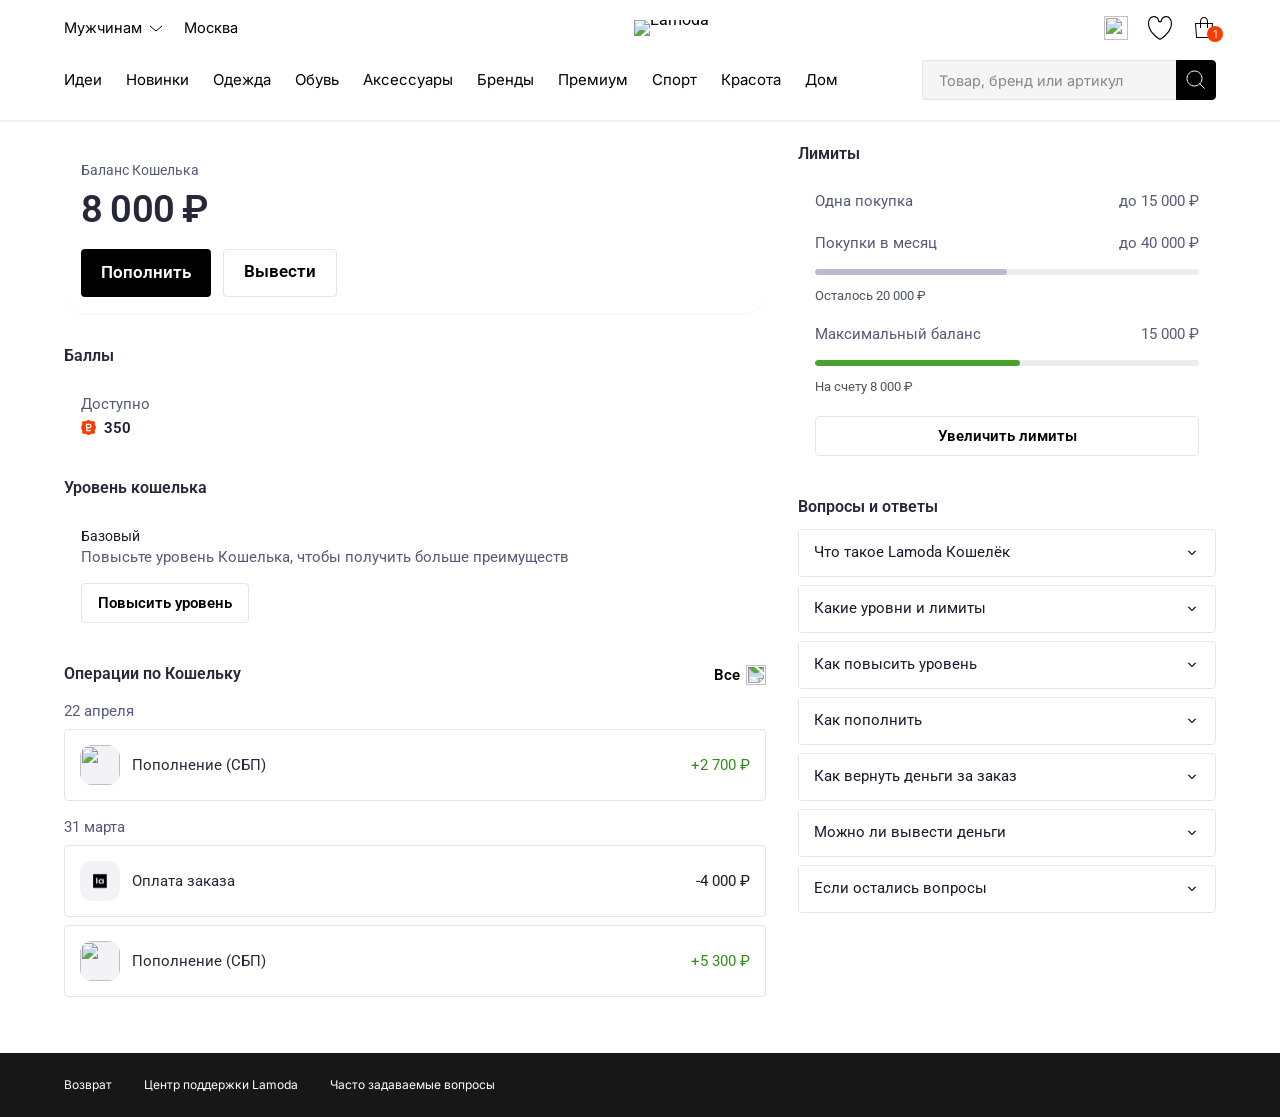
==== index.html @ 581cc287 "add initial files" ====
<!DOCTYPE html>
<html lang="ru">
  <head>
    <meta charset="UTF-8" />
    <meta name="viewport" content="width=device-width, initial-scale=1.0" />
    <title>Lamoda Кошелёк</title>
    <link rel="preconnect" href="https://fonts.googleapis.com" />
    <link rel="preconnect" href="https://fonts.gstatic.com" crossorigin />
    <link
      href="https://fonts.googleapis.com/css2?family=Inter:wght@400;600&family=Roboto:wght@400;600;700&display=swap"
      rel="stylesheet"
    />
    <link rel="stylesheet" href="styles.css" />
  </head>
  <body>
    <header class="site-header">
      <div class="header-inner">
        <div class="header-top">
          <div class="header-top__left">
            <button type="button" class="btn-ghost">
              Мужчинам
              <img src="assets/chevron-down.svg" alt="" width="16" height="16" />
            </button>
            <button type="button" class="btn-ghost">Москва</button>
          </div>
          <div class="header-top__center">
            <button type="button" class="logo-btn" aria-label="Lamoda — главная">
              <img src="assets/logo-lamoda.png" alt="Lamoda" width="168" height="28" />
            </button>
          </div>
          <div class="header-top__right">
            <button type="button" class="icon-link" aria-label="Профиль">
              <img src="assets/icon-profile.svg" alt="" />
            </button>
            <button type="button" class="icon-link" aria-label="Избранное">
              <img src="assets/icon-heart.svg" alt="" />
            </button>
            <a href="checkout.html" class="icon-link" aria-label="Корзина — оформление заказа">
              <img src="assets/icon-bag.svg" alt="" />
              <span class="badge-count">1</span>
            </a>
          </div>
        </div>
        <div class="header-nav-row">
          <nav class="menubar" aria-label="Каталог">
            <button type="button">Идеи</button>
            <button type="button">Новинки</button>
            <button type="button">Одежда</button>
            <button type="button">Обувь</button>
            <button type="button">Аксессуары</button>
            <button type="button">Бренды</button>
            <button type="button">Премиум</button>
            <button type="button">Спорт</button>
            <button type="button">Красота</button>
            <button type="button">Дом</button>
          </nav>
          <div class="search-block">
            <div class="search-input-wrap">
              <span>Товар, бренд или артикул</span>
            </div>
            <button type="button" class="search-submit" aria-label="Поиск">
              <img src="assets/search.svg" alt="" />
            </button>
          </div>
        </div>
      </div>
    </header>

    <main class="page-wrap">
      <div class="main-grid">
        <div class="main-grid__left">
          <section class="balance-card" aria-labelledby="balance-heading">
            <p class="balance-card__label" id="balance-heading">Баланс Кошелька</p>
            <p class="balance-card__amount">8&nbsp;000&nbsp;₽</p>
            <div class="balance-card__actions">
              <button type="button" class="btn-primary js-topup-modal-open">Пополнить</button>
              <button type="button" class="btn-secondary js-wallet-levels-modal-open">Вывести</button>
            </div>
          </section>

          <section aria-labelledby="points-title">
            <h2 class="section-title" id="points-title">Баллы</h2>
            <div class="panel">
              <p class="points-panel__label">Доступно</p>
              <div class="points-row">
                <img class="points-row__icon" src="assets/icon-chevron.svg" alt="" />
                <span class="points-row__value">350</span>
              </div>
            </div>
          </section>

          <section aria-labelledby="level-title">
            <h2 class="section-title" id="level-title">Уровень кошелька</h2>
            <div class="panel level-panel">
              <div class="level-panel__text">
                <strong>Базовый</strong>
                <span>Повысьте уровень Кошелька, чтобы&nbsp;получить больше преимуществ</span>
              </div>
              <button type="button" class="btn-outline-sm js-wallet-levels-modal-open">Повысить уровень</button>
            </div>
          </section>

          <section aria-labelledby="ops-title">
            <div class="ops-head">
              <h2 class="section-title" id="ops-title">Операции по Кошельку</h2>
              <button type="button" class="link-all js-ops-show-all" aria-expanded="false" aria-controls="ops-extra">
                Все
                <img src="assets/icon-arrow.svg" alt="" />
              </button>
            </div>
            <p class="ops-date">22 апреля</p>
            <article class="tx-card">
              <div class="tx-card__icon-wrap">
                <img src="assets/img-sbp.png" alt="" />
              </div>
              <span class="tx-card__title">Пополнение (СБП)</span>
              <span class="tx-card__amount tx-card__amount--pos">+2&nbsp;700&nbsp;₽</span>
            </article>
            <p class="ops-date">31 марта</p>
            <article class="tx-card">
              <div class="tx-card__icon-wrap tx-card__icon-wrap--order">
                <img src="assets/img-order.png" alt="" />
              </div>
              <span class="tx-card__title">Оплата заказа</span>
              <span class="tx-card__amount tx-card__amount--neg">-4&nbsp;000&nbsp;₽</span>
            </article>
            <article class="tx-card">
              <div class="tx-card__icon-wrap">
                <img src="assets/img-sbp.png" alt="" />
              </div>
              <span class="tx-card__title">Пополнение (СБП)</span>
              <span class="tx-card__amount tx-card__amount--pos">+5&nbsp;300&nbsp;₽</span>
            </article>
            <div id="ops-extra" class="ops-extra" hidden>
              <p class="ops-date">28 марта</p>
              <article class="tx-card">
                <div class="tx-card__icon-wrap">
                  <img src="assets/img-sbp.png" alt="" />
                </div>
                <span class="tx-card__title">Пополнение (СБП)</span>
                <span class="tx-card__amount tx-card__amount--pos">+5&nbsp;000&nbsp;₽</span>
              </article>
              <article class="tx-card">
                <div class="tx-card__icon-wrap tx-card__icon-wrap--order">
                  <img src="assets/img-order.png" alt="" />
                </div>
                <span class="tx-card__title">Оплата заказа</span>
                <span class="tx-card__amount tx-card__amount--neg">-5&nbsp;000&nbsp;₽</span>
              </article>
            </div>
          </section>
        </div>

        <aside class="main-grid__right">
          <section aria-labelledby="limits-title">
            <h2 class="section-title" id="limits-title">Лимиты</h2>
            <div class="panel limits-panel">
              <div class="limits-row">
                <span>Одна покупка</span>
                <span>до 15&nbsp;000&nbsp;₽</span>
              </div>
              <div class="limits-row">
                <span>Покупки в месяц</span>
                <span>до 40&nbsp;000&nbsp;₽</span>
              </div>
              <div class="progress" role="presentation">
                <div class="progress__fill progress__fill--month" style="width: 50%"></div>
              </div>
              <div class="progress-meta">
                <span>Осталось 20&nbsp;000&nbsp;₽</span>
              </div>
              <div class="limits-row" style="margin-top: 8px">
                <span>Максимальный баланс</span>
                <span>15&nbsp;000&nbsp;₽</span>
              </div>
              <div class="progress" role="presentation">
                <div class="progress__fill" style="width: 53.33%"></div>
              </div>
              <div class="progress-meta">
                <span>На счету 8&nbsp;000&nbsp;₽</span>
              </div>
              <button type="button" class="btn-outline-sm js-wallet-levels-modal-open">Увеличить лимиты</button>
            </div>
          </section>

          <section aria-labelledby="faq-title">
            <h2 class="section-title" id="faq-title">Вопросы и ответы</h2>
            <div class="faq-list">
              <div class="faq-item">
                <button type="button" class="faq-item__trigger" aria-expanded="false">
                  Что такое Lamoda Кошелёк
                  <img src="assets/icon-plus.svg" alt="" />
                </button>
                <div class="faq-item__panel" hidden>
                  <p>
                    Это&nbsp;электронный счёт пользователя. Им&nbsp;можно оплатить заказы на сайте и в приложении
                    Lamoda. За&nbsp;каждую покупку с&nbsp;Кошельком начислим&nbsp;3% баллами. Баллы придут в&nbsp;течение
                    1&nbsp;дня&nbsp;после оплаты заказа. Ими&nbsp;получится оплатить 100% стоимости следующего заказа
                  </p>
                </div>
              </div>
              <div class="faq-item">
                <button type="button" class="faq-item__trigger" aria-expanded="false">
                  Какие уровни и лимиты
                  <img src="assets/icon-plus.svg" alt="" />
                </button>
                <div class="faq-item__panel" hidden>
                  <p>
                    У&nbsp;Кошелька три&nbsp;уровня: базовый, расширенный и&nbsp;максимальный. У&nbsp;них&nbsp;разные
                    лимиты на&nbsp;суммы, которые можно хранить на&nbsp;счёте и&nbsp;тратить на&nbsp;покупки. Лимиты
                    обновляются 1-го числа каждого месяца
                  </p>
                </div>
              </div>
              <div class="faq-item">
                <button type="button" class="faq-item__trigger" aria-expanded="false">
                  Как повысить уровень
                  <img src="assets/icon-plus.svg" alt="" />
                </button>
                <div class="faq-item__panel" hidden>
                  <p>
                    В&nbsp;профиле Lamoda на&nbsp;сайте или&nbsp;в&nbsp;мобильном приложении. Ещё&nbsp;мы&nbsp;предложим
                    повысить уровень Кошелька, если&nbsp;будете оплачивать заказ, который выходит за&nbsp;лимиты вашего
                    текущего уровня. Для&nbsp;повышения уровня потребуется российский паспорт
                  </p>
                </div>
              </div>
              <div class="faq-item">
                <button type="button" class="faq-item__trigger" aria-expanded="false">
                  Как пополнить
                  <img src="assets/icon-plus.svg" alt="" />
                </button>
                <div class="faq-item__panel" hidden>
                  <p>
                    Переводом через&nbsp;СБП. Перейдите в&nbsp;банковское приложение и&nbsp;выберите «Перевод по&nbsp;номеру
                    телефона». Укажите свой номер и&nbsp;сумму, а&nbsp;получателем укажите «Монета» или&nbsp;НКО&nbsp;«Монета».
                  </p>
                  <p>
                    Базовый Кошелёк можно пополнить, только если&nbsp;номера телефонов, привязанные к&nbsp;счёту в&nbsp;банке
                    и&nbsp;Кошельку совпадают
                  </p>
                </div>
              </div>
              <div class="faq-item">
                <button type="button" class="faq-item__trigger" aria-expanded="false">
                  Как вернуть деньги за заказ
                  <img src="assets/icon-plus.svg" alt="" />
                </button>
                <div class="faq-item__panel" hidden>
                  <p>
                    По&nbsp;обычным правилам через&nbsp;профиль или&nbsp;контакт-центр. Деньги вернутся на&nbsp;Кошелёк
                    сразу после&nbsp;того, как&nbsp;мы&nbsp;подтвердим возврат заказа.
                  </p>
                </div>
              </div>
              <div class="faq-item">
                <button type="button" class="faq-item__trigger" aria-expanded="false">
                  Можно ли вывести деньги
                  <img src="assets/icon-plus.svg" alt="" />
                </button>
                <div class="faq-item__panel" hidden>
                  <p>
                    Деньги можно вывести только с&nbsp;расширенного или&nbsp;максимального уровней. В&nbsp;профиле Lamoda
                    на&nbsp;сайте или&nbsp;в&nbsp;мобильном приложении нажмите «Вывести»: введите номер телефона, сумму
                    и&nbsp;выберите банк получателя. Чтобы&nbsp;вывести деньги с&nbsp;базового Кошелька, перейдите на&nbsp;другой
                    уровень.
                  </p>
                  <p>
                    Для&nbsp;перевода или&nbsp;повышения уровня запросим у&nbsp;вас&nbsp;данные российского паспорта,
                    чтобы&nbsp;подтвердить вашу личность
                  </p>
                </div>
              </div>
              <div class="faq-item">
                <button type="button" class="faq-item__trigger" aria-expanded="false">
                  Если остались вопросы
                  <img src="assets/icon-plus.svg" alt="" />
                </button>
                <div class="faq-item__panel" hidden>
                  <p>
                    Свяжитесь с&nbsp;нами по&nbsp;телефону +7&nbsp;(495)&nbsp;134-41-63&nbsp;или&nbsp;по&nbsp;электронной
                    почте wallet@lamoda.ru
                  </p>
                </div>
              </div>
            </div>
          </section>
        </aside>
      </div>
    </main>

    <div id="wallet-levels-modal" class="wallet-modal" hidden>
      <div class="wallet-modal__backdrop js-wallet-modal-close" tabindex="-1"></div>
      <div
        class="wallet-modal__panel"
        role="dialog"
        aria-modal="true"
        aria-labelledby="wallet-modal-heading"
      >
        <button type="button" class="wallet-modal__close js-wallet-modal-close" aria-label="Закрыть">
          <span aria-hidden="true">×</span>
        </button>
        <h2 id="wallet-modal-heading" class="wallet-modal__heading">Уровни кошелька</h2>
        <div class="wallet-modal__cols">
          <article class="wallet-tier wallet-tier--starter">
            <header class="wallet-tier__head">
              <p class="wallet-tier__eyebrow wallet-tier__eyebrow--muted">Сейчас у вас</p>
              <p class="wallet-tier__title">Стартовый</p>
            </header>
            <section class="wallet-tier__card">
              <h3 class="wallet-tier__card-title">Лимиты</h3>
              <div class="wallet-tier__row">
                <span>Одна покупка</span>
                <span class="wallet-tier__val">до 15&nbsp;000&nbsp;₽</span>
              </div>
              <div class="wallet-tier__row">
                <span>Покупки в месяц</span>
                <span class="wallet-tier__val">до 40&nbsp;000&nbsp;₽</span>
              </div>
              <div class="wallet-tier__row">
                <span>Максимальный баланс</span>
                <span class="wallet-tier__val">до 15&nbsp;000&nbsp;₽</span>
              </div>
            </section>
            <section class="wallet-tier__card wallet-tier__card--features">
              <h3 class="wallet-tier__card-title">Возможности</h3>
              <div class="wallet-tier__feature">
                <span>Кешбек 3%</span>
                <img src="assets/modal-check.png" width="20" height="20" alt="" />
              </div>
              <div class="wallet-tier__feature">
                <span>Вывод средств</span>
                <img src="assets/modal-cross.png" width="20" height="20" alt="" />
              </div>
            </section>
            <button type="button" class="wallet-tier__btn wallet-tier__btn--outline">Ваш кошелёк</button>
          </article>

          <article class="wallet-tier wallet-tier--upgrade">
            <header class="wallet-tier__head">
              <p class="wallet-tier__eyebrow wallet-tier__eyebrow--accent">Можно получить</p>
              <p class="wallet-tier__title">Стандартный</p>
            </header>
            <section class="wallet-tier__card">
              <h3 class="wallet-tier__card-title">Лимиты</h3>
              <div class="wallet-tier__row wallet-tier__row--compare">
                <span>Одна покупка</span>
                <span class="wallet-tier__compare">
                  <span class="wallet-tier__val">до 15&nbsp;000&nbsp;₽</span>
                  <img src="assets/modal-arrow.png" width="15" height="15" alt="" class="wallet-tier__arrow" />
                  <span class="wallet-tier__val wallet-tier__val--accent">до 60&nbsp;000&nbsp;₽</span>
                </span>
              </div>
              <div class="wallet-tier__row wallet-tier__row--compare">
                <span>Покупки в месяц</span>
                <span class="wallet-tier__compare">
                  <span class="wallet-tier__val">до 40&nbsp;000&nbsp;₽</span>
                  <img src="assets/modal-arrow.png" width="15" height="15" alt="" class="wallet-tier__arrow" />
                  <span class="wallet-tier__val wallet-tier__val--accent">до 200&nbsp;000&nbsp;₽</span>
                </span>
              </div>
              <div class="wallet-tier__row wallet-tier__row--compare">
                <span>Максимальный баланс</span>
                <span class="wallet-tier__compare">
                  <span class="wallet-tier__val">до 15&nbsp;000&nbsp;₽</span>
                  <img src="assets/modal-arrow.png" width="15" height="15" alt="" class="wallet-tier__arrow" />
                  <span class="wallet-tier__val wallet-tier__val--accent">до 60&nbsp;000&nbsp;₽</span>
                </span>
              </div>
            </section>
            <section class="wallet-tier__card wallet-tier__card--features">
              <h3 class="wallet-tier__card-title">Возможности</h3>
              <div class="wallet-tier__feature">
                <span>Кешбек 3%</span>
                <img src="assets/modal-check.png" width="20" height="20" alt="" />
              </div>
              <div class="wallet-tier__feature">
                <span>Вывод средств</span>
                <img src="assets/modal-check.png" width="20" height="20" alt="" />
              </div>
            </section>
            <button type="button" class="wallet-tier__btn wallet-tier__btn--primary js-confirm-modal-open">Улучшить кошелёк</button>
          </article>

          <article class="wallet-tier wallet-tier--upgrade">
            <header class="wallet-tier__head">
              <p class="wallet-tier__eyebrow wallet-tier__eyebrow--accent">Можно получить</p>
              <p class="wallet-tier__title">Максимальный</p>
            </header>
            <section class="wallet-tier__card">
              <h3 class="wallet-tier__card-title">Лимиты</h3>
              <div class="wallet-tier__row wallet-tier__row--compare">
                <span>Одна покупка</span>
                <span class="wallet-tier__compare">
                  <span class="wallet-tier__val">до 15&nbsp;000&nbsp;₽</span>
                  <img src="assets/modal-arrow.png" width="15" height="15" alt="" class="wallet-tier__arrow" />
                  <span class="wallet-tier__val wallet-tier__val--accent">до 600&nbsp;000&nbsp;₽</span>
                </span>
              </div>
              <div class="wallet-tier__row wallet-tier__row--compare">
                <span>Покупки в месяц</span>
                <span class="wallet-tier__compare">
                  <span class="wallet-tier__val">до 40&nbsp;000&nbsp;₽</span>
                  <img src="assets/modal-arrow.png" width="15" height="15" alt="" class="wallet-tier__arrow" />
                  <span class="wallet-tier__val wallet-tier__val--accent">безлимитно</span>
                </span>
              </div>
              <div class="wallet-tier__row wallet-tier__row--compare">
                <span>Максимальный баланс</span>
                <span class="wallet-tier__compare">
                  <span class="wallet-tier__val">до 15&nbsp;000&nbsp;₽</span>
                  <img src="assets/modal-arrow.png" width="15" height="15" alt="" class="wallet-tier__arrow" />
                  <span class="wallet-tier__val wallet-tier__val--accent">до 600&nbsp;000&nbsp;₽</span>
                </span>
              </div>
            </section>
            <section class="wallet-tier__card wallet-tier__card--features">
              <h3 class="wallet-tier__card-title">Возможности</h3>
              <div class="wallet-tier__feature">
                <span>Кешбек 3%</span>
                <img src="assets/modal-check.png" width="20" height="20" alt="" />
              </div>
              <div class="wallet-tier__feature">
                <span>Вывод средств</span>
                <img src="assets/modal-check.png" width="20" height="20" alt="" />
              </div>
            </section>
            <button type="button" class="wallet-tier__btn wallet-tier__btn--primary js-confirm-modal-open">Улучшить кошелёк</button>
          </article>
        </div>
      </div>
    </div>

    <div id="topup-modal" class="topup-modal" hidden>
      <div class="topup-modal__backdrop js-topup-modal-close" tabindex="-1"></div>
      <div
        class="topup-modal__panel"
        role="dialog"
        aria-modal="true"
        aria-labelledby="topup-modal-title"
      >
        <button type="button" class="topup-modal__close js-topup-modal-close" aria-label="Закрыть">
          <span aria-hidden="true">×</span>
        </button>
        <div class="topup-modal__body">
          <div class="topup-modal__hero">
            <div class="topup-modal__spinner" role="status" aria-label="Ожидание оплаты">
              <div class="topup-modal__spinner-ring" aria-hidden="true">
                <span class="topup-modal__spinner-arm"></span>
                <span class="topup-modal__spinner-arm"></span>
                <span class="topup-modal__spinner-arm"></span>
                <span class="topup-modal__spinner-arm"></span>
                <span class="topup-modal__spinner-arm"></span>
                <span class="topup-modal__spinner-arm"></span>
                <span class="topup-modal__spinner-arm"></span>
                <span class="topup-modal__spinner-arm"></span>
              </div>
            </div>
            <h2 id="topup-modal-title" class="topup-modal__title">Ждём оплату</h2>
            <p class="topup-modal__subtitle">
              Когда деньги придут на Lamoda Кошелёк, они сразу спишутся для оплаты заказа
            </p>
          </div>
          <h3 class="topup-modal__section-title">Как пополнить Lamoda Кошелёк</h3>
          <div class="topup-modal__steps">
            <div class="topup-modal__step">
              <p class="topup-modal__step-label">Шаг 1</p>
              <p class="topup-modal__step-text">
                В приложении вашего банка выберите перевод по номеру телефона или СБП и введите свой номер телефона
                <strong>+7 (977) 123-45-67</strong>
              </p>
            </div>
            <div class="topup-modal__step">
              <p class="topup-modal__step-label">Шаг 2</p>
              <p class="topup-modal__step-text">
                Найдите и выберите банк получателя <strong>Монета</strong> или <strong>НКО Монета</strong>
              </p>
            </div>
            <div class="topup-modal__step">
              <p class="topup-modal__step-label">Шаг 3</p>
              <p class="topup-modal__step-text">
                Введите сумму от <strong>6&nbsp;480&nbsp;₽</strong> и переведите её на Кошелёк
              </p>
            </div>
          </div>
        </div>
      </div>
    </div>

    <div id="confirm-data-modal" class="confirm-modal" hidden>
      <div class="confirm-modal__backdrop js-confirm-modal-close" tabindex="-1"></div>
      <div
        class="confirm-modal__panel"
        role="dialog"
        aria-modal="true"
        aria-labelledby="confirm-data-modal-title"
      >
        <button type="button" class="confirm-modal__close js-confirm-modal-close" aria-label="Закрыть">
          <span aria-hidden="true">×</span>
        </button>
        <div class="confirm-modal__body">
          <h2 id="confirm-data-modal-title" class="confirm-modal__title">Подтверждение данных</h2>
          <p class="confirm-modal__badge">Быстрая проверка</p>
          <h3 class="confirm-modal__subtitle">По номеру телефона</h3>
          <p class="confirm-modal__lead">Только для абонентов:</p>
          <div class="confirm-modal__operators" role="list">
            <div class="confirm-modal__op" role="listitem">
              <img src="assets/confirm-op1.svg" alt="Билайн" width="24" height="24" />
            </div>
            <div class="confirm-modal__op" role="listitem">
              <img src="assets/confirm-op2.svg" alt="МегаФон" width="24" height="24" />
            </div>
            <div class="confirm-modal__op" role="listitem">
              <img src="assets/confirm-op3.svg" alt="МТС" width="24" height="24" />
            </div>
            <div class="confirm-modal__op confirm-modal__op--t2" role="listitem">
              <img src="assets/confirm-op4.svg" alt="t2" width="30" height="22" />
            </div>
          </div>
          <p class="confirm-modal__hint">Если другой оператор — выберите проверку по паспорту</p>
          <button type="button" class="confirm-modal__btn confirm-modal__btn--primary">Подтвердить по номеру</button>
          <div class="confirm-modal__sep" role="presentation">
            <span class="confirm-modal__sep-line"></span>
            <span class="confirm-modal__sep-text">или</span>
            <span class="confirm-modal__sep-line"></span>
          </div>
          <h3 class="confirm-modal__subtitle">По паспорту РФ</h3>
          <p class="confirm-modal__lead">Введите данные вручную и пройдите проверку</p>
          <button type="button" class="confirm-modal__btn confirm-modal__btn--outline">Указать данные паспорта</button>
          <button type="button" class="confirm-modal__back js-confirm-modal-close">← Вернуться на сайт</button>
        </div>
      </div>
    </div>

    <footer class="site-footer">
      <div class="footer-inner">
        <button type="button">Возврат</button>
        <button type="button">Центр поддержки Lamoda</button>
        <button type="button">Часто задаваемые вопросы</button>
      </div>
    </footer>

    <script>
      (function () {
        document.querySelectorAll(".faq-item").forEach(function (item) {
          var trigger = item.querySelector(".faq-item__trigger");
          var panel = item.querySelector(".faq-item__panel");
          if (!trigger || !panel) return;
          trigger.addEventListener("click", function () {
            var open = !item.classList.contains("is-open");
            item.classList.toggle("is-open", open);
            trigger.setAttribute("aria-expanded", open ? "true" : "false");
            panel.hidden = !open;
          });
        });

        var opsShowAll = document.querySelector(".js-ops-show-all");
        var opsExtra = document.getElementById("ops-extra");
        if (opsShowAll && opsExtra) {
          opsShowAll.addEventListener("click", function () {
            opsExtra.hidden = !opsExtra.hidden;
            opsShowAll.setAttribute("aria-expanded", opsExtra.hidden ? "false" : "true");
          });
        }

        var modal = document.getElementById("wallet-levels-modal");
        var openers = document.querySelectorAll(".js-wallet-levels-modal-open");
        var closers = document.querySelectorAll(".js-wallet-modal-close");
        var confirmModal = document.getElementById("confirm-data-modal");
        var confirmOpeners = document.querySelectorAll(".js-confirm-modal-open");
        var confirmClosers = document.querySelectorAll(".js-confirm-modal-close");
        var topupModal = document.getElementById("topup-modal");
        var topupOpeners = document.querySelectorAll(".js-topup-modal-open");
        var topupClosers = document.querySelectorAll(".js-topup-modal-close");
        var lastFocus = null;
        var lastFocusConfirm = null;
        var lastFocusTopup = null;

        function refreshScrollLock() {
          var lock =
            (modal && !modal.hidden) ||
            (confirmModal && !confirmModal.hidden) ||
            (topupModal && !topupModal.hidden);
          document.body.classList.toggle("modal-scroll-lock", lock);
        }

        function openModal() {
          if (!modal) return;
          lastFocus = document.activeElement;
          modal.hidden = false;
          refreshScrollLock();
          var closeBtn = modal.querySelector(".wallet-modal__close");
          if (closeBtn) closeBtn.focus();
        }

        function closeModal() {
          if (!modal || modal.hidden) return;
          modal.hidden = true;
          refreshScrollLock();
          if (lastFocus && typeof lastFocus.focus === "function") lastFocus.focus();
        }

        function openConfirmModal() {
          if (!confirmModal) return;
          lastFocusConfirm = document.activeElement;
          confirmModal.hidden = false;
          refreshScrollLock();
          var closeBtn = confirmModal.querySelector(".confirm-modal__close");
          if (closeBtn) closeBtn.focus();
        }

        function closeConfirmModal() {
          if (!confirmModal || confirmModal.hidden) return;
          confirmModal.hidden = true;
          refreshScrollLock();
          if (lastFocusConfirm && typeof lastFocusConfirm.focus === "function") {
            lastFocusConfirm.focus();
          }
        }

        function openTopupModal() {
          if (!topupModal) return;
          lastFocusTopup = document.activeElement;
          topupModal.hidden = false;
          refreshScrollLock();
          var closeBtn = topupModal.querySelector(".topup-modal__close");
          if (closeBtn) closeBtn.focus();
        }

        function closeTopupModal() {
          if (!topupModal || topupModal.hidden) return;
          topupModal.hidden = true;
          refreshScrollLock();
          if (lastFocusTopup && typeof lastFocusTopup.focus === "function") {
            lastFocusTopup.focus();
          }
        }

        openers.forEach(function (btn) {
          btn.addEventListener("click", openModal);
        });
        closers.forEach(function (el) {
          el.addEventListener("click", closeModal);
        });
        confirmOpeners.forEach(function (btn) {
          btn.addEventListener("click", openConfirmModal);
        });
        confirmClosers.forEach(function (el) {
          el.addEventListener("click", closeConfirmModal);
        });
        topupOpeners.forEach(function (btn) {
          btn.addEventListener("click", openTopupModal);
        });
        topupClosers.forEach(function (el) {
          el.addEventListener("click", closeTopupModal);
        });
        document.addEventListener("keydown", function (e) {
          if (e.key !== "Escape") return;
          if (topupModal && !topupModal.hidden) closeTopupModal();
          else if (confirmModal && !confirmModal.hidden) closeConfirmModal();
          else if (modal && !modal.hidden) closeModal();
        });
      })();
    </script>
  </body>
</html>
---- styles.css ----
/* Lamoda Кошелёк — макет по Figma (node 23:248) */

:root {
  --color-bg: #ffffff;
  --color-text: #262738;
  --color-text-muted: #555a7a;
  --color-text-dark: #181c2d;
  --color-positive: #388a20;
  --color-progress: #48a22b;
  --color-progress-track: rgba(125, 130, 160, 0.15);
  --color-accent: #f93c00;
  --color-border: #e5e5e5;
  --color-surface: #f2f2f7;
  --color-search-bg: #f5f5f5;
  --color-placeholder: #888888;
  --color-footer: #171717;
  --shadow-header: 0 0 4px rgba(0, 0, 0, 0.16);
  --font-body: "Roboto", system-ui, sans-serif;
  --font-ui: "Inter", system-ui, sans-serif;
  --radius-lg: 16px;
  --radius-xl: 24px;
  --radius-sm: 4px;
  --radius-pill: 12px;
  --content-max: 1200px;
  --header-h: 124px;
}

*,
*::before,
*::after {
  box-sizing: border-box;
}

html {
  font-size: 16px;
  -webkit-font-smoothing: antialiased;
}

body {
  margin: 0;
  min-height: 100vh;
  display: flex;
  flex-direction: column;
  font-family: var(--font-body);
  background: var(--color-bg);
  color: var(--color-text);
}

img {
  max-width: 100%;
  height: auto;
  vertical-align: middle;
}

button {
  font: inherit;
  cursor: default;
}

/* ——— Header ——— */
.site-header {
  position: sticky;
  top: 0;
  z-index: 50;
  background: #fff;
  box-shadow: var(--shadow-header);
}

.header-inner {
  max-width: 1200px;
  margin: 0 auto;
  padding: 0 24px;
}

.header-top {
  display: flex;
  align-items: center;
  justify-content: space-between;
  gap: 16px;
  padding: 16px 0 12px;
  min-height: 52px;
}

.header-top__left {
  display: flex;
  align-items: center;
  gap: 20px;
}

.header-top__center {
  flex: 1;
  display: flex;
  justify-content: center;
}

.header-top__right {
  display: flex;
  align-items: center;
  gap: 20px;
}

.btn-ghost {
  display: inline-flex;
  align-items: center;
  gap: 6px;
  padding: 0;
  border: 0;
  background: none;
  color: #000;
  font-family: var(--font-ui);
  font-size: 14.6px;
  line-height: 20px;
}

.btn-ghost img {
  width: 16px;
  height: 16px;
}

.logo-btn {
  padding: 0;
  border: 0;
  background: none;
  line-height: 0;
}

.logo-btn img {
  height: 28px;
  width: auto;
}

.icon-link {
  position: relative;
  display: flex;
  align-items: center;
  justify-content: center;
  width: 24px;
  height: 24px;
  padding: 0;
  border: 0;
  background: none;
}

.icon-link img {
  width: 24px;
  height: 24px;
}

.badge-count {
  position: absolute;
  bottom: -2px;
  left: 15px;
  width: 16px;
  height: 16px;
  border-radius: 8px;
  background: var(--color-accent);
  color: #fff;
  font-family: var(--font-ui);
  font-size: 11px;
  line-height: 16px;
  text-align: center;
}

.header-nav-row {
  display: flex;
  align-items: center;
  gap: 24px;
  padding: 8px 0 20px;
  flex-wrap: wrap;
}

.menubar {
  display: flex;
  flex-wrap: nowrap;
  gap: 0 24px;
  flex: 1;
  min-width: 0;
  overflow-x: auto;
  -webkit-overflow-scrolling: touch;
  scrollbar-width: thin;
}

.menubar button {
  padding: 0;
  border: 0;
  background: none;
  font-family: var(--font-ui);
  font-size: 15px;
  line-height: 40px;
  color: #000;
  flex-shrink: 0;
}

.search-block {
  display: flex;
  flex-shrink: 0;
}

.search-input-wrap {
  display: flex;
  align-items: center;
  width: 254px;
  max-width: 40vw;
  height: 40px;
  padding: 0 16px;
  background: var(--color-search-bg);
  border: 1px solid var(--color-border);
  border-right: 0;
  border-radius: 4px 0 0 4px;
}

.search-input-wrap span {
  font-family: var(--font-ui);
  font-size: 14.5px;
  color: var(--color-placeholder);
}

.search-submit {
  width: 40px;
  height: 40px;
  padding: 0;
  border: 1px solid #000;
  background: #000;
  border-radius: 0 4px 4px 0;
  display: flex;
  align-items: center;
  justify-content: center;
}

.search-submit img {
  width: 24px;
  height: 24px;
}

/* ——— Main layout ——— */
.page-wrap {
  flex: 1 0 auto;
  max-width: var(--content-max);
  margin: 0 auto;
  padding: 24px 24px 48px;
  width: 100%;
}

.main-grid {
  display: grid;
  grid-template-columns: minmax(0, 1.68fr) minmax(320px, 1fr);
  gap: 32px;
  align-items: start;
}

@media (max-width: 960px) {
  .main-grid {
    grid-template-columns: 1fr;
  }

  .header-nav-row {
    flex-direction: column;
    align-items: stretch;
  }

  .search-block {
    width: 100%;
  }

  .search-input-wrap {
    flex: 1;
    max-width: none;
  }
}

.section-title {
  margin: 0 0 12px;
  font-weight: 600;
  font-size: 16.3px;
  line-height: 20.4px;
  color: var(--color-text);
}

/* Balance card */
.balance-card {
  background: #fff;
  border-radius: var(--radius-xl);
  padding: 16px;
  margin-bottom: 32px;
  box-shadow: 0 1px 0 rgba(0, 0, 0, 0.04);
  border: 1px solid transparent;
}

.balance-card__label {
  margin: 0 0 8px;
  font-size: 14.3px;
  line-height: 18px;
  color: var(--color-text-muted);
  font-weight: 400;
}

.balance-card__amount {
  margin: 0 0 16px;
  font-weight: 600;
  font-size: 38px;
  line-height: 45.6px;
  letter-spacing: -0.02em;
}

.balance-card__actions {
  display: flex;
  flex-wrap: wrap;
  gap: 12px;
}

.btn-primary {
  min-width: 120px;
  height: 48px;
  padding: 0 20px;
  border: 0;
  border-radius: var(--radius-sm);
  background: #000;
  color: #fff;
  font-weight: 600;
  font-size: 16.9px;
  line-height: 20.4px;
}

.btn-secondary {
  min-width: 100px;
  height: 48px;
  padding: 0 20px;
  border: 1px solid var(--color-border);
  border-radius: var(--radius-sm);
  background: rgba(255, 255, 255, 0.1);
  color: #000;
  font-weight: 600;
  font-size: 16.7px;
  line-height: 20.4px;
}

/* Panel */
.panel {
  background: #fff;
  border-radius: var(--radius-lg);
  padding: 16px;
  margin-bottom: 24px;
  border: 1px solid transparent;
}

.panel--bordered {
  border: 1px solid var(--color-border);
  border-radius: var(--radius-sm);
}

.points-panel__label {
  margin: 0 0 6px;
  font-size: 14.6px;
  color: var(--color-text-muted);
  line-height: 18px;
}

.points-row {
  display: flex;
  align-items: center;
  gap: 8px;
}

.points-row__icon {
  width: 15px;
  height: 15px;
  flex-shrink: 0;
}

.points-row__value {
  font-weight: 600;
  font-size: 15px;
  color: var(--color-text-dark);
  line-height: 18px;
}

.level-panel {
  display: flex;
  align-items: center;
  justify-content: space-between;
  gap: 16px;
  flex-wrap: wrap;
}

.level-panel__text strong {
  display: block;
  font-size: 14.2px;
  line-height: 18px;
  color: var(--color-text-dark);
  font-weight: 400;
}

.level-panel__text span {
  display: block;
  margin-top: 4px;
  font-size: 14.5px;
  line-height: 18px;
  color: var(--color-text-muted);
}

.btn-outline-sm {
  height: 40px;
  padding: 0 16px;
  border: 1px solid var(--color-border);
  border-radius: var(--radius-sm);
  background: rgba(255, 255, 255, 0.1);
  font-weight: 600;
  font-size: 14.6px;
  white-space: nowrap;
}

/* Operations */
.ops-head {
  display: flex;
  align-items: center;
  justify-content: space-between;
  gap: 12px;
  margin-bottom: 12px;
}

.ops-head .section-title {
  margin: 0;
}

.link-all {
  display: inline-flex;
  align-items: center;
  gap: 6px;
  padding: 0;
  border: 0;
  background: none;
  font-weight: 600;
  font-size: 15px;
  color: #000;
  cursor: pointer;
  font-family: inherit;
}

.link-all img {
  width: 20px;
  height: 20px;
  transform: scaleY(-1);
}

.ops-date {
  margin: 16px 0 8px;
  font-size: 14.6px;
  color: var(--color-text-muted);
  line-height: 20px;
}

.tx-card {
  display: flex;
  align-items: center;
  gap: 12px;
  padding: 15px;
  background: #fff;
  border: 1px solid var(--color-border);
  border-radius: var(--radius-sm);
  margin-bottom: 8px;
}

.tx-card__icon-wrap {
  flex-shrink: 0;
  width: 40px;
  height: 40px;
  border-radius: var(--radius-pill);
  background: var(--color-surface);
  overflow: hidden;
  display: flex;
  align-items: center;
  justify-content: center;
}

.tx-card__icon-wrap img {
  width: 40px;
  height: 40px;
  object-fit: cover;
}

.tx-card__icon-wrap--order img {
  width: 40px;
  height: 40px;
  object-fit: contain;
}

.tx-card__title {
  flex: 1;
  font-size: 14.8px;
  line-height: 20px;
  color: var(--color-text);
}

.tx-card__amount {
  font-size: 15px;
  line-height: 20px;
  text-align: right;
  white-space: nowrap;
}

.tx-card__amount--pos {
  color: var(--color-positive);
}

.tx-card__amount--neg {
  color: var(--color-text-dark);
}

/* ——— Right column ——— */
.limits-panel {
  padding: 16px;
}

.limits-row {
  display: flex;
  justify-content: space-between;
  gap: 12px;
  font-size: 14.5px;
  line-height: 18px;
  color: var(--color-text-muted);
  margin-bottom: 16px;
}

.limits-row + .limits-row {
  margin-top: 24px;
}

.progress {
  height: 6px;
  border-radius: 3px;
  background: var(--color-progress-track);
  overflow: hidden;
  margin: 8px 0 12px;
}

.progress__fill {
  height: 100%;
  border-radius: 3px;
  background: var(--color-progress);
}

.progress__fill--thin {
  width: 0.15%;
  min-width: 2px;
}

.progress__fill--month {
  background: rgba(125, 130, 160, 0.45);
}

.progress-meta {
  display: flex;
  justify-content: space-between;
  gap: 8px;
  font-size: 13px;
  line-height: 18.2px;
  color: rgba(38, 39, 56, 0.8);
  margin-bottom: 20px;
}

.limits-panel .btn-outline-sm {
  width: 100%;
}

/* FAQ */
.faq-list {
  display: flex;
  flex-direction: column;
  gap: 8px;
}

.faq-item {
  border: 1px solid var(--color-border);
  border-radius: var(--radius-sm);
  background: #fff;
  overflow: hidden;
}

.faq-item__trigger {
  width: 100%;
  display: flex;
  align-items: center;
  justify-content: space-between;
  gap: 12px;
  padding: 14px 15px;
  border: 0;
  background: #fff;
  text-align: left;
  font-family: var(--font-body);
  font-size: 14.5px;
  line-height: 18px;
  color: var(--color-text-dark);
}

.faq-item__trigger img {
  flex-shrink: 0;
  width: 16px;
  height: 16px;
  transform: scaleY(-1);
  transition: transform 0.2s ease;
}

.faq-item.is-open .faq-item__trigger img {
  transform: scaleY(1);
}

.faq-item__panel {
  padding: 0 15px 16px;
  font-size: 14.5px;
  line-height: 22px;
  color: var(--color-text-muted);
}

.faq-item__panel[hidden] {
  display: none;
}

.faq-item__panel p {
  margin: 0 0 12px;
}

.faq-item__panel p:last-child {
  margin-bottom: 0;
}

/* Footer */
.site-footer {
  margin-top: auto;
  flex-shrink: 0;
  background: var(--color-footer);
  color: #fff;
  font-family: var(--font-ui);
  font-size: 12px;
  line-height: 16px;
}

.footer-inner {
  max-width: var(--content-max);
  margin: 0 auto;
  padding: 24px;
  display: flex;
  flex-wrap: wrap;
  gap: 16px 32px;
}

.footer-inner button {
  padding: 0;
  border: 0;
  background: none;
  color: inherit;
  font: inherit;
}

/* ——— Modal: уровни кошелька (Figma node 40:1133) ——— */
body.modal-scroll-lock {
  overflow: hidden;
}

.wallet-modal {
  position: fixed;
  inset: 0;
  z-index: 1000;
  display: flex;
  align-items: center;
  justify-content: center;
  padding: 24px;
  box-sizing: border-box;
}

.wallet-modal[hidden] {
  display: none;
}

.wallet-modal__backdrop {
  position: absolute;
  inset: 0;
  background: rgba(0, 0, 0, 0.3);
  cursor: pointer;
}

.wallet-modal__panel {
  position: relative;
  z-index: 1;
  width: 100%;
  max-width: 1354px;
  max-height: calc(100vh - 48px);
  overflow: auto;
  padding: 40px 20px 28px;
  background: #fff;
  border-radius: 4px;
  box-shadow: 0 8px 40px rgba(0, 0, 0, 0.12);
}

.wallet-modal__close {
  position: absolute;
  top: 4px;
  right: 18px;
  z-index: 2;
  width: 40px;
  height: 40px;
  padding: 0;
  border: 0;
  background: transparent;
  font-size: 22px;
  line-height: 1;
  color: #656565;
  cursor: pointer;
}

.wallet-modal__close:hover {
  color: #000;
}

.wallet-modal__heading {
  position: absolute;
  width: 1px;
  height: 1px;
  padding: 0;
  margin: -1px;
  overflow: hidden;
  clip: rect(0, 0, 0, 0);
  white-space: nowrap;
  border: 0;
}

.wallet-modal__cols {
  display: grid;
  grid-template-columns: minmax(0, 352px) minmax(0, 451px) minmax(0, 462px);
  gap: 24px;
  align-items: stretch;
  justify-content: center;
}

@media (max-width: 1420px) {
  .wallet-modal__cols {
    grid-template-columns: 1fr;
    max-width: 480px;
    margin: 0 auto;
  }
}

.wallet-modal .wallet-tier__btn,
.wallet-modal .wallet-modal__close {
  cursor: pointer;
}

.wallet-tier {
  display: flex;
  flex-direction: column;
  min-width: 0;
}

.wallet-tier__head {
  text-align: center;
  padding: 10px 14px;
  min-height: 53px;
  display: flex;
  flex-direction: column;
  align-items: center;
  justify-content: center;
  border: 1px solid var(--color-border);
  border-radius: 4px;
  background: #fff;
}

.wallet-tier__eyebrow {
  margin: 0;
  font-size: 16px;
  line-height: 18px;
  font-weight: 400;
}

.wallet-tier__eyebrow--muted {
  color: #656565;
}

.wallet-tier__eyebrow--accent {
  color: var(--color-accent);
}

.wallet-tier__title {
  margin: 2px 0 0;
  font-size: 18px;
  line-height: 18px;
  font-weight: 400;
  color: #000;
}

.wallet-tier__card {
  margin-top: 12px;
  padding: 18px 17px 16px;
  border: 1px solid var(--color-border);
  border-radius: 4px;
  background: #fff;
  box-sizing: border-box;
}

.wallet-tier__card:not(.wallet-tier__card--features) {
  min-height: 121px;
}

.wallet-tier__card--features {
  margin-top: 11px;
  min-height: 102px;
  background: #fff;
}

.wallet-tier__card-title {
  margin: 0 0 14px;
  font-size: 18px;
  line-height: 18px;
  font-weight: 400;
  color: #000;
}

.wallet-tier__row {
  display: flex;
  justify-content: space-between;
  align-items: flex-start;
  gap: 10px;
  margin-bottom: 10px;
  font-size: 16px;
  line-height: 18px;
  color: #656565;
}

.wallet-tier__row:last-child {
  margin-bottom: 0;
}

.wallet-tier__row--compare {
  flex-wrap: wrap;
}

.wallet-tier__row--compare > span:first-of-type {
  flex-shrink: 0;
  max-width: 48%;
}

.wallet-tier__val {
  white-space: nowrap;
}

.wallet-tier__val--accent {
  color: var(--color-accent);
  font-weight: 400;
}

.wallet-tier__compare {
  display: flex;
  align-items: center;
  justify-content: flex-end;
  gap: 8px;
  flex-wrap: wrap;
  flex: 1;
  min-width: 0;
}

.wallet-tier__arrow {
  flex-shrink: 0;
  display: block;
  width: 15px;
  height: auto;
}

.wallet-tier__feature {
  display: flex;
  justify-content: space-between;
  align-items: center;
  gap: 12px;
  margin-bottom: 12px;
  line-height: 18px;
  color: #656565;
}

.wallet-tier--starter .wallet-tier__feature {
  font-size: 16px;
}

.wallet-tier--upgrade .wallet-tier__feature {
  font-size: 14px;
}

.wallet-tier__feature:last-child {
  margin-bottom: 0;
}

.wallet-tier__btn {
  margin-top: 12px;
  width: 100%;
  height: 43px;
  padding: 0 14px;
  border-radius: 4px;
  font-family: var(--font-body);
  font-size: 18px;
  line-height: 18px;
  font-weight: 400;
}

.wallet-tier__btn--outline {
  border: 1px solid var(--color-border);
  background: #fff;
  color: #000;
}

.wallet-tier__btn--primary {
  border: 0;
  background: #000;
  color: #fff;
}

/* ——— Modal: подтверждение данных (Figma node 48:67) ——— */
.confirm-modal {
  --confirm-sep: #e2e6ed;
  --confirm-badge-bg: rgba(0, 0, 0, 0.02);
  --confirm-badge-text: #484848;

  position: fixed;
  inset: 0;
  z-index: 1100;
  display: flex;
  align-items: center;
  justify-content: center;
  padding: 24px;
  box-sizing: border-box;
}

.confirm-modal[hidden] {
  display: none;
}

.confirm-modal__backdrop {
  position: absolute;
  inset: 0;
  background: rgba(0, 0, 0, 0.3);
  cursor: pointer;
}

.confirm-modal__panel {
  position: relative;
  z-index: 1;
  width: 100%;
  max-width: 456px;
  max-height: calc(100vh - 48px);
  overflow: auto;
  background: #fff;
  border-radius: 8px;
  box-shadow: 0 8px 40px rgba(0, 0, 0, 0.14);
}

.confirm-modal__close {
  position: absolute;
  top: 16px;
  right: 16px;
  z-index: 2;
  width: 40px;
  height: 40px;
  padding: 0;
  border: 0;
  border-radius: 20px;
  background: transparent;
  color: #181c2d;
  font-size: 22px;
  line-height: 1;
  display: flex;
  align-items: center;
  justify-content: center;
  cursor: pointer;
}

.confirm-modal__close:hover {
  background: rgba(0, 0, 0, 0.06);
}

.confirm-modal__body {
  padding: 56px 20px 24px;
  font-family: var(--font-body);
  color: #000;
}

.confirm-modal__title {
  margin: 0 0 16px;
  font-size: 28px;
  font-weight: 700;
  line-height: 34px;
  letter-spacing: -0.02em;
}

.confirm-modal__badge {
  display: inline-block;
  margin: 0 0 16px;
  padding: 4px 12px;
  border-radius: 4px;
  background: var(--confirm-badge-bg);
  color: var(--confirm-badge-text);
  font-size: 10px;
  font-weight: 600;
  line-height: 12px;
  letter-spacing: 0.02em;
}

.confirm-modal__subtitle {
  margin: 0 0 8px;
  font-size: 20px;
  font-weight: 700;
  line-height: 24px;
}

.confirm-modal__lead {
  margin: 0 0 12px;
  font-size: 14px;
  font-weight: 400;
  line-height: 22px;
}

.confirm-modal__operators {
  display: grid;
  grid-template-columns: repeat(4, 1fr);
  gap: 10px;
  margin: 0 0 14px;
}

.confirm-modal__op {
  display: flex;
  align-items: center;
  justify-content: center;
  min-height: 59px;
  padding: 8px;
  border-radius: 4px;
  background: rgba(0, 0, 0, 0.02);
}

.confirm-modal__op img {
  display: block;
  width: 24px;
  height: 24px;
  max-width: 100%;
  object-fit: contain;
}

.confirm-modal__op--t2 img {
  width: 30px;
  height: 22px;
}

.confirm-modal__hint {
  margin: 0 0 18px;
  font-size: 14px;
  line-height: 22px;
}

.confirm-modal__btn {
  display: block;
  width: 100%;
  padding: 16px 20px;
  border-radius: 8px;
  font-family: var(--font-body);
  font-size: 16px;
  font-weight: 600;
  line-height: 18px;
  text-align: center;
}

.confirm-modal__btn--primary {
  border: 1px solid #000;
  background: #000;
  color: #fff;
}

.confirm-modal__btn--outline {
  margin-top: 4px;
  border: 1px solid #000;
  background: #fff;
  color: #000;
}

.confirm-modal__sep {
  display: flex;
  align-items: center;
  margin: 22px 0 20px;
  gap: 0;
}

.confirm-modal__sep-line {
  flex: 1;
  height: 1px;
  background: var(--confirm-sep);
}

.confirm-modal__sep-text {
  flex-shrink: 0;
  padding: 0 12px;
  font-size: 14px;
  line-height: 18px;
  color: #878992;
  background: #fff;
}

.confirm-modal__back {
  display: block;
  margin: 22px 0 0;
  padding: 0;
  border: 0;
  background: none;
  font-family: var(--font-body);
  font-size: 12px;
  line-height: 14px;
  letter-spacing: -0.1px;
  color: #000;
  text-align: left;
  cursor: pointer;
}

.confirm-modal .confirm-modal__close,
.confirm-modal .confirm-modal__back {
  cursor: pointer;
}

/* ——— Modal: ожидание оплаты / пополнение (макет по референсу) ——— */
.topup-modal {
  position: fixed;
  inset: 0;
  z-index: 1110;
  display: flex;
  align-items: center;
  justify-content: center;
  padding: 24px;
  box-sizing: border-box;
}

.topup-modal[hidden] {
  display: none;
}

.topup-modal__backdrop {
  position: absolute;
  inset: 0;
  background: rgba(0, 0, 0, 0.3);
  cursor: pointer;
}

.topup-modal__panel {
  position: relative;
  z-index: 1;
  width: 100%;
  max-width: 520px;
  max-height: calc(100vh - 48px);
  overflow: auto;
  background: #fff;
  border-radius: var(--radius-lg);
  box-shadow: 0 8px 40px rgba(0, 0, 0, 0.14);
}

.topup-modal__close {
  position: absolute;
  top: 16px;
  right: 16px;
  z-index: 2;
  width: 40px;
  height: 40px;
  padding: 0;
  border: 0;
  border-radius: 20px;
  background: transparent;
  color: var(--color-text-dark);
  font-size: 22px;
  line-height: 1;
  display: flex;
  align-items: center;
  justify-content: center;
  cursor: pointer;
}

.topup-modal__close:hover {
  background: rgba(0, 0, 0, 0.06);
}

.topup-modal__body {
  padding: 52px 32px 32px;
  font-family: var(--font-body);
  color: var(--color-text);
}

.topup-modal__hero {
  text-align: center;
  margin-bottom: 8px;
}

.topup-modal__spinner {
  display: flex;
  justify-content: center;
  margin-bottom: 16px;
}

.topup-modal__spinner-ring {
  position: relative;
  width: 48px;
  height: 48px;
  margin: 0 auto;
  animation: topup-spin 0.95s linear infinite;
}

@keyframes topup-spin {
  to {
    transform: rotate(360deg);
  }
}

.topup-modal__spinner-arm {
  position: absolute;
  left: 50%;
  bottom: 50%;
  width: 0;
  height: 19px;
  margin-left: 0;
  transform-origin: 50% 100%;
  pointer-events: none;
}

.topup-modal__spinner-arm::after {
  content: "";
  position: absolute;
  left: 0;
  top: 0;
  transform: translate(-50%, -50%);
  border-radius: 50%;
  background: #000;
}

.topup-modal__spinner-arm:nth-child(1) {
  transform: rotate(0deg);
}

.topup-modal__spinner-arm:nth-child(1)::after {
  width: 3px;
  height: 3px;
}

.topup-modal__spinner-arm:nth-child(2) {
  transform: rotate(45deg);
}

.topup-modal__spinner-arm:nth-child(2)::after {
  width: 3.5px;
  height: 3.5px;
}

.topup-modal__spinner-arm:nth-child(3) {
  transform: rotate(90deg);
}

.topup-modal__spinner-arm:nth-child(3)::after {
  width: 4px;
  height: 4px;
}

.topup-modal__spinner-arm:nth-child(4) {
  transform: rotate(135deg);
}

.topup-modal__spinner-arm:nth-child(4)::after {
  width: 4.5px;
  height: 4.5px;
}

.topup-modal__spinner-arm:nth-child(5) {
  transform: rotate(180deg);
}

.topup-modal__spinner-arm:nth-child(5)::after {
  width: 5px;
  height: 5px;
}

.topup-modal__spinner-arm:nth-child(6) {
  transform: rotate(225deg);
}

.topup-modal__spinner-arm:nth-child(6)::after {
  width: 5.5px;
  height: 5.5px;
}

.topup-modal__spinner-arm:nth-child(7) {
  transform: rotate(270deg);
}

.topup-modal__spinner-arm:nth-child(7)::after {
  width: 6px;
  height: 6px;
}

.topup-modal__spinner-arm:nth-child(8) {
  transform: rotate(315deg);
}

.topup-modal__spinner-arm:nth-child(8)::after {
  width: 6.5px;
  height: 6.5px;
}

.topup-modal__title {
  margin: 0 0 12px;
  font-size: 24px;
  font-weight: 700;
  line-height: 28px;
  letter-spacing: -0.02em;
  color: #000;
}

.topup-modal__subtitle {
  margin: 0 auto;
  max-width: 400px;
  font-size: 15px;
  font-weight: 400;
  line-height: 22px;
  color: var(--color-text);
}

.topup-modal__section-title {
  margin: 28px 0 14px;
  font-size: 16px;
  font-weight: 700;
  line-height: 22px;
  color: #000;
  text-align: left;
}

.topup-modal__steps {
  display: flex;
  flex-direction: column;
  gap: 12px;
}

.topup-modal__step {
  padding: 16px;
  border: 1px solid var(--color-border);
  border-radius: 8px;
  background: #fff;
}

.topup-modal__step-label {
  margin: 0 0 4px;
  font-size: 14px;
  font-weight: 700;
  line-height: 20px;
  color: #000;
}

.topup-modal__step-text {
  margin: 0;
  font-size: 14px;
  font-weight: 400;
  line-height: 22px;
  color: var(--color-text);
}

.topup-modal__step-text strong {
  font-weight: 700;
  color: #000;
}
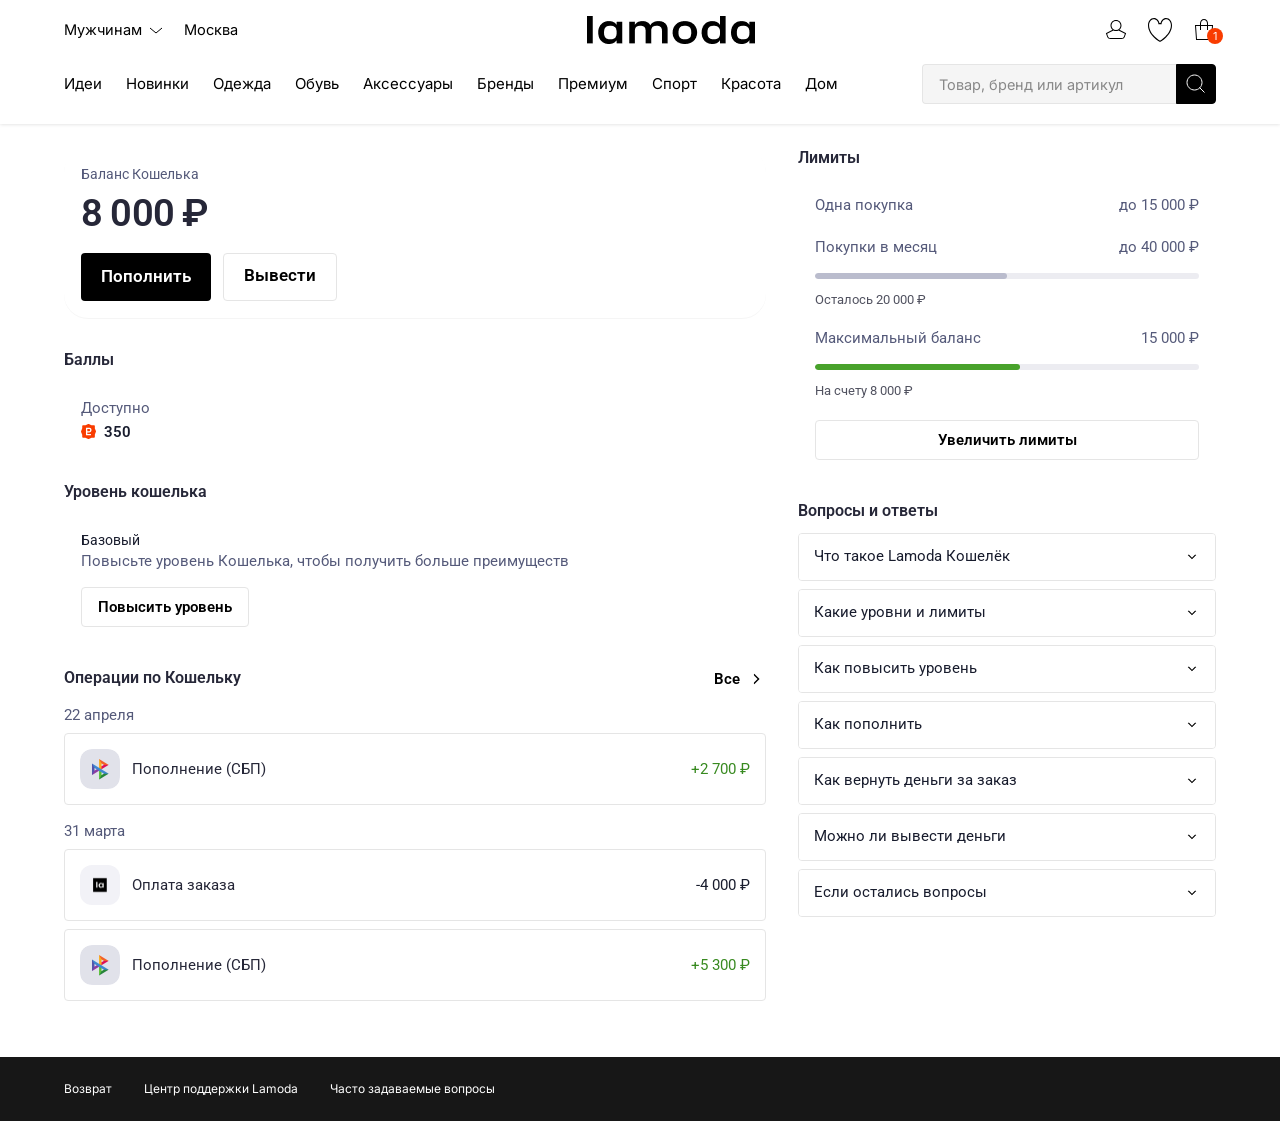
==== commit 67737fe9: "add responsive" ====
--- a/index.html
+++ b/index.html
@@ -454,6 +454,7 @@
                 <span class="topup-modal__spinner-arm"></span>
                 <span class="topup-modal__spinner-arm"></span>
                 <span class="topup-modal__spinner-arm"></span>
+                <span class="topup-modal__spinner-arm"></span>
               </div>
             </div>
             <h2 id="topup-modal-title" class="topup-modal__title">Ждём оплату</h2>
--- a/styles.css
+++ b/styles.css
@@ -1359,3 +1359,314 @@
   font-weight: 700;
   color: #000;
 }
+
+/* ——— Мобильная версия (index): карточки в колонку, фон страницы, слайдер уровней, компактные модалки ——— */
+@media (max-width: 640px) {
+  .header-inner {
+    padding: 0 16px;
+  }
+
+  .header-top {
+    padding: 12px 0 10px;
+    min-height: 0;
+  }
+
+  .header-top__center {
+    display: none;
+  }
+
+  .header-nav-row {
+    display: none;
+  }
+
+  .page-wrap {
+    padding: 12px 16px 28px;
+  }
+
+  .main-grid {
+    gap: 0;
+  }
+
+  .balance-card {
+    border: 1px solid var(--color-border);
+    border-radius: var(--radius-lg);
+    margin-bottom: 10px;
+    padding: 14px 14px 16px;
+    box-shadow: none;
+  }
+
+  .balance-card__amount {
+    font-size: 32px;
+    line-height: 38px;
+  }
+
+  .balance-card__actions {
+    gap: 8px;
+  }
+
+  .balance-card__actions .btn-primary,
+  .balance-card__actions .btn-secondary {
+    flex: 1;
+    min-width: 0;
+    height: 46px;
+    font-size: 15px;
+  }
+
+  .section-title {
+    font-size: 17px;
+    line-height: 22px;
+    margin-bottom: 10px;
+  }
+
+  .panel {
+    border: 1px solid var(--color-border);
+    border-radius: var(--radius-lg);
+    margin-bottom: 10px;
+    padding: 14px 14px 15px;
+    box-shadow: none;
+  }
+
+  .level-panel {
+    flex-direction: column;
+    align-items: stretch;
+    gap: 12px;
+  }
+
+  .btn-outline-sm {
+    display: flex;
+    width: 100%;
+    align-items: center;
+    justify-content: center;
+    box-sizing: border-box;
+  }
+
+  .limits-panel .btn-outline-sm {
+    margin-top: 4px;
+  }
+
+  .ops-head {
+    margin-bottom: 8px;
+  }
+
+  .ops-date {
+    margin: 12px 0 6px;
+  }
+
+  .tx-card {
+    padding: 12px 12px;
+    margin-bottom: 6px;
+  }
+
+  .limits-row {
+    margin-bottom: 12px;
+  }
+
+  .limits-row + .limits-row {
+    margin-top: 16px;
+  }
+
+  .faq-item__trigger {
+    padding: 12px 14px;
+    font-size: 14px;
+  }
+
+  .site-footer .footer-inner {
+    padding: 20px 16px;
+    flex-direction: column;
+    align-items: flex-start;
+    gap: 12px;
+  }
+
+  /* Модалка уровней: нижний лист + горизонтальный свайп карточек */
+  .wallet-modal {
+    padding: 0;
+    align-items: flex-end;
+  }
+
+  .wallet-modal__panel {
+    width: 100%;
+    max-width: none;
+    max-height: min(92dvh, 720px);
+    padding: 44px 0 16px;
+    border-radius: 12px 12px 0 0;
+    overflow-x: visible;
+    overflow-y: auto;
+  }
+
+  .wallet-modal__close {
+    top: 6px;
+    right: 10px;
+  }
+
+  .wallet-modal__cols {
+    display: flex;
+    flex-direction: row;
+    flex-wrap: nowrap;
+    justify-content: flex-start;
+    align-items: stretch;
+    grid-template-columns: unset;
+    max-width: none;
+    width: 100%;
+    margin: 0;
+    padding: 0 16px 12px;
+    gap: 12px;
+    overflow-x: auto;
+    overflow-y: visible;
+    overscroll-behavior-x: contain;
+    scroll-snap-type: x proximity;
+    scroll-padding-inline: 16px;
+    -webkit-overflow-scrolling: touch;
+    touch-action: pan-x;
+    scrollbar-width: thin;
+  }
+
+  .wallet-modal__cols > .wallet-tier {
+    flex: 0 0 min(calc(100vw - 80px), 300px);
+    width: min(calc(100vw - 80px), 300px);
+    scroll-snap-align: start;
+    scroll-snap-stop: normal;
+  }
+
+  .wallet-tier__btn {
+    margin-top: auto;
+  }
+
+  /* «Ждём оплату»: компактнее */
+  .topup-modal {
+    padding: 12px;
+  }
+
+  .topup-modal__panel {
+    max-width: none;
+    border-radius: 12px;
+    max-height: calc(100vh - 24px);
+  }
+
+  .topup-modal__body {
+    padding: 40px 16px 20px;
+  }
+
+  .topup-modal__close {
+    top: 8px;
+    right: 8px;
+    width: 36px;
+    height: 36px;
+    font-size: 20px;
+  }
+
+  .topup-modal__spinner {
+    margin-bottom: 10px;
+  }
+
+  .topup-modal__spinner-ring {
+    width: 40px;
+    height: 40px;
+  }
+
+  .topup-modal__spinner-arm {
+    height: 16px;
+  }
+
+  .topup-modal__title {
+    font-size: 20px;
+    line-height: 24px;
+    margin-bottom: 8px;
+  }
+
+  .topup-modal__subtitle {
+    font-size: 14px;
+    line-height: 20px;
+  }
+
+  .topup-modal__section-title {
+    margin: 18px 0 10px;
+    font-size: 15px;
+    line-height: 20px;
+  }
+
+  .topup-modal__steps {
+    gap: 8px;
+  }
+
+  .topup-modal__step {
+    padding: 12px;
+  }
+
+  .topup-modal__step-label {
+    font-size: 13px;
+  }
+
+  .topup-modal__step-text {
+    font-size: 13px;
+    line-height: 20px;
+  }
+
+  /* Подтверждение личности: компактнее */
+  .confirm-modal {
+    padding: 12px;
+  }
+
+  .confirm-modal__panel {
+    max-height: calc(100vh - 24px);
+    border-radius: 12px;
+  }
+
+  .confirm-modal__body {
+    padding: 44px 16px 20px;
+  }
+
+  .confirm-modal__close {
+    top: 8px;
+    right: 8px;
+    width: 36px;
+    height: 36px;
+    font-size: 20px;
+  }
+
+  .confirm-modal__title {
+    font-size: 22px;
+    line-height: 28px;
+    margin-bottom: 12px;
+  }
+
+  .confirm-modal__subtitle {
+    font-size: 17px;
+    line-height: 22px;
+  }
+
+  .confirm-modal__lead {
+    font-size: 13px;
+    line-height: 20px;
+    margin-bottom: 10px;
+  }
+
+  .confirm-modal__operators {
+    grid-template-columns: repeat(2, 1fr);
+    gap: 8px;
+    margin-bottom: 12px;
+  }
+
+  .confirm-modal__op {
+    min-height: 52px;
+    padding: 6px;
+  }
+
+  .confirm-modal__hint {
+    font-size: 13px;
+    line-height: 20px;
+    margin-bottom: 14px;
+  }
+
+  .confirm-modal__btn {
+    padding: 14px 16px;
+    font-size: 15px;
+  }
+
+  .confirm-modal__sep {
+    margin: 16px 0 14px;
+  }
+
+  .confirm-modal__back {
+    margin-top: 16px;
+  }
+}
